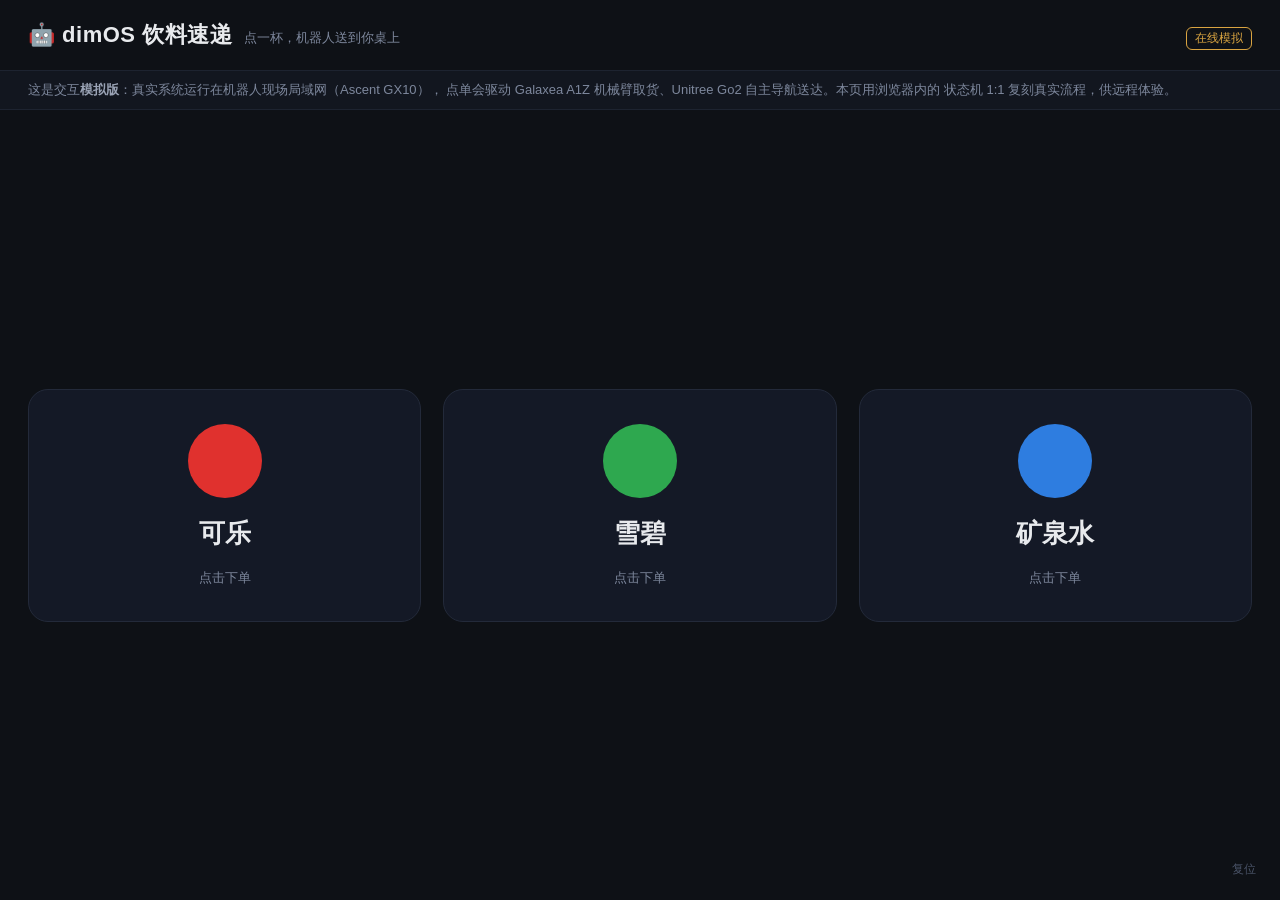
==== demo-site/index.html @ 4981fbee "feat: static simulation of the vendor demo for public hosting (demo-site/) Browser-only mock of the " ====
<!DOCTYPE html>
<html lang="zh-CN">
<head>
<meta charset="utf-8">
<meta name="viewport" content="width=device-width, initial-scale=1, user-scalable=no">
<title>dimOS 饮料速递 · 在线模拟</title>
<style>
  * { margin: 0; padding: 0; box-sizing: border-box; -webkit-tap-highlight-color: transparent; }
  html, body { height: 100%; }
  body {
    font-family: -apple-system, "PingFang SC", "Noto Sans SC", sans-serif;
    background: #0e1116; color: #e8eaed;
    display: flex; flex-direction: column;
    user-select: none; -webkit-user-select: none;
  }
  header {
    padding: 20px 28px; display: flex; align-items: baseline; gap: 12px;
    border-bottom: 1px solid #1d2330;
  }
  header h1 { font-size: 22px; font-weight: 700; letter-spacing: .5px; }
  header .sub { font-size: 13px; color: #7d879c; }
  #fakeBadge {
    margin-left: auto; font-size: 12px; color: #d9a441;
    border: 1px solid #d9a441; border-radius: 6px; padding: 2px 8px;
  }
  #simNote {
    padding: 10px 28px; font-size: 13px; color: #7d879c;
    background: #12161f; border-bottom: 1px solid #1d2330;
  }
  #simNote b { color: #9aa3b5; }

  /* ---- 菜单 ---- */
  #menu {
    flex: 1; display: grid; gap: 22px; padding: 28px;
    grid-template-columns: repeat(auto-fit, minmax(220px, 1fr));
    align-content: center;
  }
  .card {
    border: 1px solid #232a3a; border-radius: 20px; background: #141926;
    padding: 34px 20px; text-align: center; cursor: pointer;
    transition: transform .12s ease, border-color .12s ease;
    min-height: 230px; display: flex; flex-direction: column;
    align-items: center; justify-content: center; gap: 18px;
  }
  .card:active { transform: scale(.96); }
  .card .dot { width: 74px; height: 74px; border-radius: 50%; }
  .card .name { font-size: 26px; font-weight: 700; }
  .card .hint { font-size: 13px; color: #7d879c; }

  /* ---- 进度 ---- */
  #progress { flex: 1; display: none; flex-direction: column; align-items: center;
              justify-content: center; padding: 28px; gap: 34px; }
  #orderTitle { font-size: 24px; font-weight: 700; }
  #stages { display: flex; flex-direction: column; gap: 14px; width: min(560px, 92vw); }
  .stage {
    display: flex; align-items: center; gap: 14px; padding: 13px 18px;
    border-radius: 12px; border: 1px solid #232a3a; background: #141926;
    font-size: 17px; color: #7d879c;
  }
  .stage .idx {
    width: 28px; height: 28px; border-radius: 50%; border: 2px solid #2b3040;
    display: flex; align-items: center; justify-content: center;
    font-size: 14px; flex-shrink: 0;
  }
  .stage.done { color: #9aa3b5; }
  .stage.done .idx { border-color: #2ea84f; color: #2ea84f; }
  .stage.active { color: #fff; border-color: #3d6ff2; background: #17203a; }
  .stage.active .idx { border-color: #3d6ff2; color: #3d6ff2; }
  #distLine { font-size: 15px; color: #7d879c; min-height: 20px; }

  .bigBtn {
    font-size: 24px; font-weight: 700; color: #fff; border: none; cursor: pointer;
    border-radius: 18px; padding: 26px 44px; width: min(560px, 92vw);
    background: #2ea84f; display: none;
  }
  .bigBtn:active { filter: brightness(.85); }

  #doneMark { display: none; font-size: 64px; }
  #failBox { display: none; flex-direction: column; align-items: center; gap: 18px; }
  #failMsg { color: #e0655e; font-size: 17px; text-align: center; max-width: 80vw; }
  #resetBtn {
    font-size: 18px; color: #fff; background: #b0413b; border: none;
    border-radius: 12px; padding: 14px 34px; cursor: pointer;
  }
  #miniReset {
    position: fixed; right: 16px; bottom: 14px; font-size: 12px; color: #4a5468;
    background: none; border: none; cursor: pointer; padding: 8px;
  }
  #toast {
    position: fixed; top: 18px; left: 50%; transform: translateX(-50%);
    background: #17203a; border: 1px solid #3d6ff2; color: #fff;
    padding: 10px 22px; border-radius: 10px; font-size: 15px;
    opacity: 0; pointer-events: none; transition: opacity .25s;
  }
</style>
</head>
<body>
  <header>
    <h1>🤖 dimOS 饮料速递</h1>
    <span class="sub">点一杯，机器人送到你桌上</span>
    <span id="fakeBadge">在线模拟</span>
  </header>
  <div id="simNote">
    这是交互<b>模拟版</b>：真实系统运行在机器人现场局域网（Ascent GX10），
    点单会驱动 Galaxea A1Z 机械臂取货、Unitree Go2 自主导航送达。本页用浏览器内的
    状态机 1:1 复刻真实流程，供远程体验。
  </div>

  <div id="menu"></div>

  <div id="progress">
    <div id="orderTitle"></div>
    <div id="stages"></div>
    <div id="distLine"></div>
    <div id="doneMark">🎉</div>
    <button id="confirmBtn" class="bigBtn">我已取到饮料 ✓</button>
    <div id="failBox">
      <div id="failMsg"></div>
      <button id="resetBtn">重置</button>
    </div>
  </div>

  <button id="miniReset" title="紧急复位">复位</button>
  <div id="toast"></div>

<script src="vendor.js"></script>
</body>
</html>
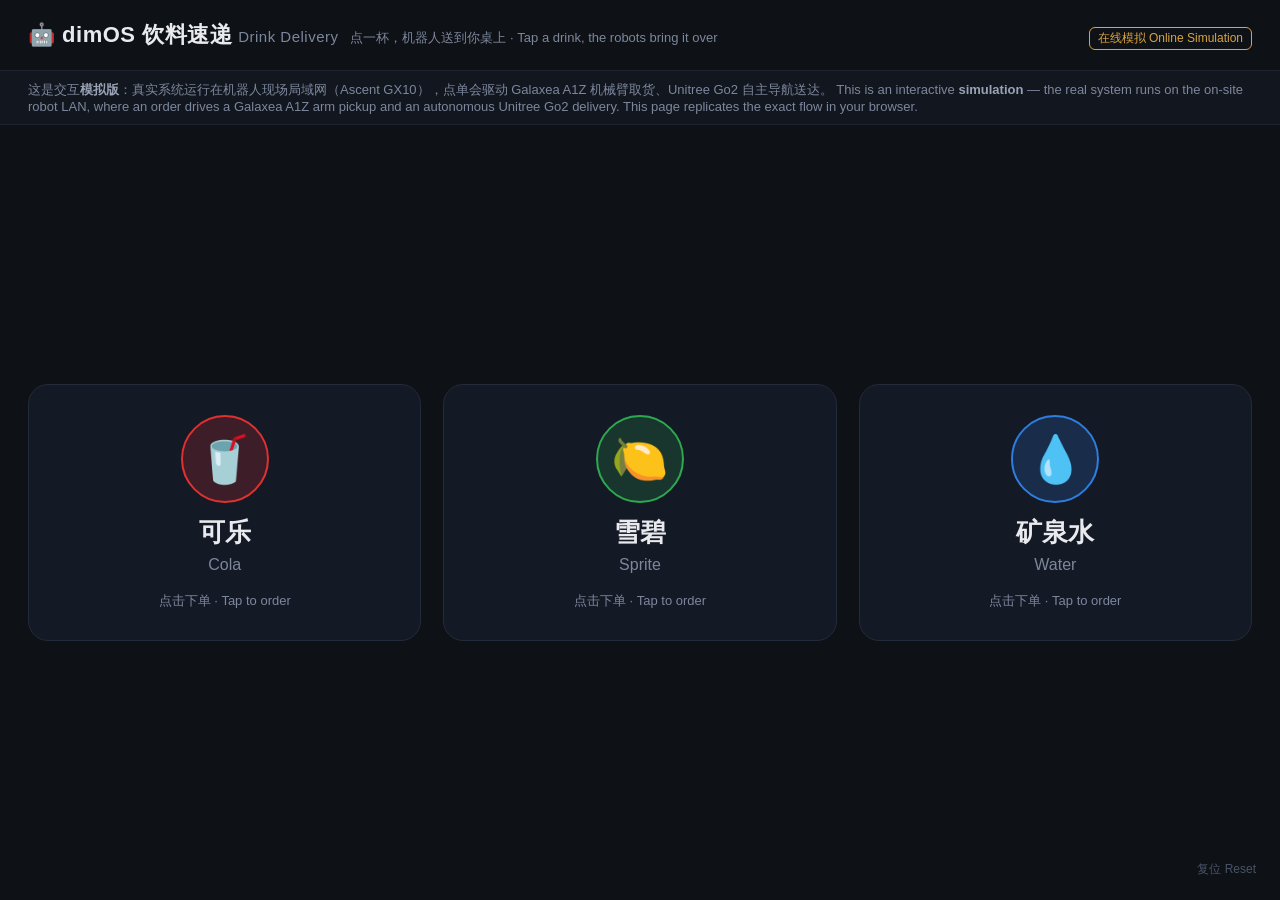
==== commit 4bf468fa: "feat(vendor): bilingual zh/en UI and drink icons (real page + demo-site) Co-Authored-By: Claude Fabl" ====
--- a/demo-site/index.html
+++ b/demo-site/index.html
@@ -3,7 +3,7 @@
 <head>
 <meta charset="utf-8">
 <meta name="viewport" content="width=device-width, initial-scale=1, user-scalable=no">
-<title>dimOS 饮料速递 · 在线模拟</title>
+<title>dimOS 饮料速递 · Drink Delivery (Online Simulation)</title>
 <style>
   * { margin: 0; padding: 0; box-sizing: border-box; -webkit-tap-highlight-color: transparent; }
   html, body { height: 100%; }
@@ -13,11 +13,13 @@
     display: flex; flex-direction: column;
     user-select: none; -webkit-user-select: none;
   }
+  .en { color: #7d879c; font-weight: 400; }
   header {
     padding: 20px 28px; display: flex; align-items: baseline; gap: 12px;
     border-bottom: 1px solid #1d2330;
   }
   header h1 { font-size: 22px; font-weight: 700; letter-spacing: .5px; }
+  header h1 .en { font-size: 15px; margin-left: 6px; }
   header .sub { font-size: 13px; color: #7d879c; }
   #fakeBadge {
     margin-left: auto; font-size: 12px; color: #d9a441;
@@ -29,7 +31,7 @@
   }
   #simNote b { color: #9aa3b5; }
 
-  /* ---- 菜单 ---- */
+  /* ---- 菜单 / menu ---- */
   #menu {
     flex: 1; display: grid; gap: 22px; padding: 28px;
     grid-template-columns: repeat(auto-fit, minmax(220px, 1fr));
@@ -37,23 +39,29 @@
   }
   .card {
     border: 1px solid #232a3a; border-radius: 20px; background: #141926;
-    padding: 34px 20px; text-align: center; cursor: pointer;
+    padding: 30px 20px; text-align: center; cursor: pointer;
     transition: transform .12s ease, border-color .12s ease;
-    min-height: 230px; display: flex; flex-direction: column;
-    align-items: center; justify-content: center; gap: 18px;
+    min-height: 250px; display: flex; flex-direction: column;
+    align-items: center; justify-content: center; gap: 12px;
   }
   .card:active { transform: scale(.96); }
-  .card .dot { width: 74px; height: 74px; border-radius: 50%; }
+  .card .dot {
+    width: 88px; height: 88px; border-radius: 50%;
+    display: flex; align-items: center; justify-content: center;
+    font-size: 46px; line-height: 1;
+  }
   .card .name { font-size: 26px; font-weight: 700; }
-  .card .hint { font-size: 13px; color: #7d879c; }
+  .card .name-en { font-size: 16px; color: #7d879c; margin-top: -6px; }
+  .card .hint { font-size: 13px; color: #7d879c; margin-top: 6px; }
 
-  /* ---- 进度 ---- */
+  /* ---- 进度 / progress ---- */
   #progress { flex: 1; display: none; flex-direction: column; align-items: center;
               justify-content: center; padding: 28px; gap: 34px; }
-  #orderTitle { font-size: 24px; font-weight: 700; }
+  #orderTitle { font-size: 24px; font-weight: 700; text-align: center; }
+  #orderTitle .en { font-size: 16px; display: block; margin-top: 6px; }
   #stages { display: flex; flex-direction: column; gap: 14px; width: min(560px, 92vw); }
   .stage {
-    display: flex; align-items: center; gap: 14px; padding: 13px 18px;
+    display: flex; align-items: center; gap: 14px; padding: 11px 18px;
     border-radius: 12px; border: 1px solid #232a3a; background: #141926;
     font-size: 17px; color: #7d879c;
   }
@@ -62,6 +70,8 @@
     display: flex; align-items: center; justify-content: center;
     font-size: 14px; flex-shrink: 0;
   }
+  .stage .lbl { display: flex; flex-direction: column; }
+  .stage .lbl .en { font-size: 12px; }
   .stage.done { color: #9aa3b5; }
   .stage.done .idx { border-color: #2ea84f; color: #2ea84f; }
   .stage.active { color: #fff; border-color: #3d6ff2; background: #17203a; }
@@ -70,9 +80,10 @@
 
   .bigBtn {
     font-size: 24px; font-weight: 700; color: #fff; border: none; cursor: pointer;
-    border-radius: 18px; padding: 26px 44px; width: min(560px, 92vw);
-    background: #2ea84f; display: none;
+    border-radius: 18px; padding: 22px 44px; width: min(560px, 92vw);
+    background: #2ea84f; display: none; line-height: 1.5;
   }
+  .bigBtn .en { color: #d9f2e0; font-size: 16px; display: block; }
   .bigBtn:active { filter: brightness(.85); }
 
   #doneMark { display: none; font-size: 64px; }
@@ -90,20 +101,22 @@
     position: fixed; top: 18px; left: 50%; transform: translateX(-50%);
     background: #17203a; border: 1px solid #3d6ff2; color: #fff;
     padding: 10px 22px; border-radius: 10px; font-size: 15px;
-    opacity: 0; pointer-events: none; transition: opacity .25s;
+    opacity: 0; pointer-events: none; transition: opacity .25s; text-align: center;
   }
 </style>
 </head>
 <body>
   <header>
-    <h1>🤖 dimOS 饮料速递</h1>
-    <span class="sub">点一杯，机器人送到你桌上</span>
-    <span id="fakeBadge">在线模拟</span>
+    <h1>🤖 dimOS 饮料速递<span class="en">Drink Delivery</span></h1>
+    <span class="sub">点一杯，机器人送到你桌上 · Tap a drink, the robots bring it over</span>
+    <span id="fakeBadge">在线模拟 Online Simulation</span>
   </header>
   <div id="simNote">
-    这是交互<b>模拟版</b>：真实系统运行在机器人现场局域网（Ascent GX10），
-    点单会驱动 Galaxea A1Z 机械臂取货、Unitree Go2 自主导航送达。本页用浏览器内的
-    状态机 1:1 复刻真实流程，供远程体验。
+    这是交互<b>模拟版</b>：真实系统运行在机器人现场局域网（Ascent GX10），点单会驱动
+    Galaxea A1Z 机械臂取货、Unitree Go2 自主导航送达。
+    <span class="en">This is an interactive <b>simulation</b> — the real system runs on the
+    on-site robot LAN, where an order drives a Galaxea A1Z arm pickup and an autonomous
+    Unitree Go2 delivery. This page replicates the exact flow in your browser.</span>
   </div>
 
   <div id="menu"></div>
@@ -113,14 +126,14 @@
     <div id="stages"></div>
     <div id="distLine"></div>
     <div id="doneMark">🎉</div>
-    <button id="confirmBtn" class="bigBtn">我已取到饮料 ✓</button>
+    <button id="confirmBtn" class="bigBtn">我已取到饮料 ✓<span class="en">I've got my drink</span></button>
     <div id="failBox">
       <div id="failMsg"></div>
-      <button id="resetBtn">重置</button>
+      <button id="resetBtn">重置 Reset</button>
     </div>
   </div>
 
-  <button id="miniReset" title="紧急复位">复位</button>
+  <button id="miniReset" title="紧急复位 Emergency reset">复位 Reset</button>
   <div id="toast"></div>
 
 <script src="vendor.js"></script>
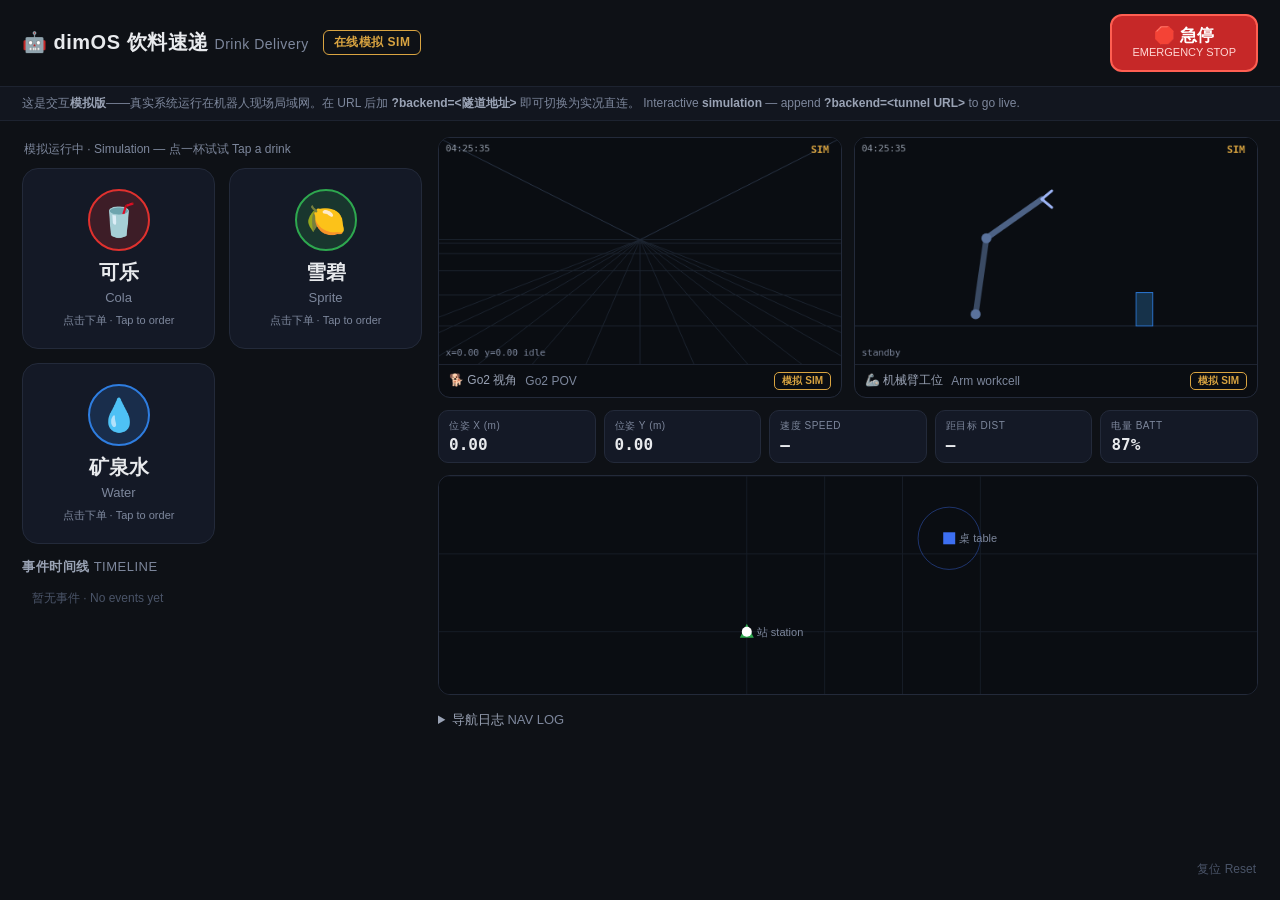
==== commit 10d27d69: "feat(demo-site): dual-mode Vercel page (?backend= tunnel) + sync script Co-Authored-By: Claude Fable" ====
--- a/demo-site/index.html
+++ b/demo-site/index.html
@@ -3,7 +3,7 @@
 <head>
 <meta charset="utf-8">
 <meta name="viewport" content="width=device-width, initial-scale=1, user-scalable=no">
-<title>dimOS 饮料速递 · Drink Delivery (Online Simulation)</title>
+<title>dimOS 饮料速递 · Drink Delivery (Online)</title>
 <style>
   * { margin: 0; padding: 0; box-sizing: border-box; -webkit-tap-highlight-color: transparent; }
   html, body { height: 100%; }
@@ -14,91 +14,195 @@
     user-select: none; -webkit-user-select: none;
   }
   .en { color: #7d879c; font-weight: 400; }
+
   header {
-    padding: 20px 28px; display: flex; align-items: baseline; gap: 12px;
-    border-bottom: 1px solid #1d2330;
-  }
-  header h1 { font-size: 22px; font-weight: 700; letter-spacing: .5px; }
-  header h1 .en { font-size: 15px; margin-left: 6px; }
-  header .sub { font-size: 13px; color: #7d879c; }
-  #fakeBadge {
-    margin-left: auto; font-size: 12px; color: #d9a441;
-    border: 1px solid #d9a441; border-radius: 6px; padding: 2px 8px;
-  }
+    padding: 14px 22px; display: flex; align-items: center; gap: 14px;
+    border-bottom: 1px solid #1d2330; flex-wrap: wrap;
+  }
+  header h1 { font-size: 20px; font-weight: 700; letter-spacing: .5px; }
+  header h1 .en { font-size: 14px; margin-left: 6px; }
+  .badge {
+    font-size: 12px; font-weight: 700; border-radius: 6px; padding: 3px 10px;
+    border: 1px solid; letter-spacing: .5px;
+  }
+  .badge.live { color: #34c65a; border-color: #34c65a; }
+  .badge.sim  { color: #d9a441; border-color: #d9a441; }
+  .badge.off  { color: #e0655e; border-color: #e0655e; }
+  #estopBtn {
+    margin-left: auto; font-size: 17px; font-weight: 800; color: #fff;
+    background: #c62828; border: 2px solid #ff5f52; border-radius: 12px;
+    padding: 10px 20px; cursor: pointer; line-height: 1.2;
+  }
+  #estopBtn .en { color: #ffd7d4; font-size: 11px; display: block; }
+  #estopBtn:active { filter: brightness(.8); }
+
   #simNote {
-    padding: 10px 28px; font-size: 13px; color: #7d879c;
-    background: #12161f; border-bottom: 1px solid #1d2330;
+    padding: 8px 22px; font-size: 12px; color: #7d879c;
+    background: #12161f; border-bottom: 1px solid #1d2330; display: none;
   }
   #simNote b { color: #9aa3b5; }
-
-  /* ---- 菜单 / menu ---- */
+  #simNote a { color: #3d6ff2; }
+
+  #console {
+    flex: 1; display: grid; grid-template-columns: 400px 1fr;
+    gap: 16px; padding: 16px 22px; min-height: 0; align-items: start;
+    overflow: auto;
+  }
+  @media (max-width: 900px) { #console { grid-template-columns: 1fr; } }
+
+  #sysline { font-size: 12px; color: #7d879c; padding: 4px 2px 10px; }
+
+  /* ---- 菜单 ---- */
   #menu {
-    flex: 1; display: grid; gap: 22px; padding: 28px;
-    grid-template-columns: repeat(auto-fit, minmax(220px, 1fr));
-    align-content: center;
+    display: grid; gap: 14px;
+    grid-template-columns: repeat(auto-fit, minmax(140px, 1fr));
   }
   .card {
-    border: 1px solid #232a3a; border-radius: 20px; background: #141926;
-    padding: 30px 20px; text-align: center; cursor: pointer;
-    transition: transform .12s ease, border-color .12s ease;
-    min-height: 250px; display: flex; flex-direction: column;
-    align-items: center; justify-content: center; gap: 12px;
+    border: 1px solid #232a3a; border-radius: 16px; background: #141926;
+    padding: 20px 12px; text-align: center; cursor: pointer;
+    transition: transform .12s ease;
+    min-height: 170px; display: flex; flex-direction: column;
+    align-items: center; justify-content: center; gap: 8px;
   }
   .card:active { transform: scale(.96); }
   .card .dot {
-    width: 88px; height: 88px; border-radius: 50%;
+    width: 62px; height: 62px; border-radius: 50%;
     display: flex; align-items: center; justify-content: center;
-    font-size: 46px; line-height: 1;
-  }
-  .card .name { font-size: 26px; font-weight: 700; }
-  .card .name-en { font-size: 16px; color: #7d879c; margin-top: -6px; }
-  .card .hint { font-size: 13px; color: #7d879c; margin-top: 6px; }
-
-  /* ---- 进度 / progress ---- */
-  #progress { flex: 1; display: none; flex-direction: column; align-items: center;
-              justify-content: center; padding: 28px; gap: 34px; }
-  #orderTitle { font-size: 24px; font-weight: 700; text-align: center; }
-  #orderTitle .en { font-size: 16px; display: block; margin-top: 6px; }
-  #stages { display: flex; flex-direction: column; gap: 14px; width: min(560px, 92vw); }
+    font-size: 32px; line-height: 1;
+  }
+  .card .name { font-size: 20px; font-weight: 700; }
+  .card .name-en { font-size: 13px; color: #7d879c; margin-top: -4px; }
+  .card .hint { font-size: 11px; color: #7d879c; }
+
+  /* ---- 进度 ---- */
+  #progress { display: none; flex-direction: column; gap: 16px; }
+  #orderTitle { font-size: 20px; font-weight: 700; }
+  #orderTitle .en { font-size: 14px; display: block; margin-top: 4px; }
+  #stages { display: flex; flex-direction: column; gap: 8px; }
   .stage {
-    display: flex; align-items: center; gap: 14px; padding: 11px 18px;
-    border-radius: 12px; border: 1px solid #232a3a; background: #141926;
-    font-size: 17px; color: #7d879c;
+    display: flex; align-items: center; gap: 12px; padding: 8px 14px;
+    border-radius: 10px; border: 1px solid #232a3a; background: #141926;
+    font-size: 15px; color: #7d879c;
   }
   .stage .idx {
-    width: 28px; height: 28px; border-radius: 50%; border: 2px solid #2b3040;
+    width: 24px; height: 24px; border-radius: 50%; border: 2px solid #2b3040;
     display: flex; align-items: center; justify-content: center;
-    font-size: 14px; flex-shrink: 0;
+    font-size: 12px; flex-shrink: 0;
   }
   .stage .lbl { display: flex; flex-direction: column; }
-  .stage .lbl .en { font-size: 12px; }
+  .stage .lbl .en { font-size: 11px; }
   .stage.done { color: #9aa3b5; }
   .stage.done .idx { border-color: #2ea84f; color: #2ea84f; }
   .stage.active { color: #fff; border-color: #3d6ff2; background: #17203a; }
   .stage.active .idx { border-color: #3d6ff2; color: #3d6ff2; }
-  #distLine { font-size: 15px; color: #7d879c; min-height: 20px; }
 
   .bigBtn {
-    font-size: 24px; font-weight: 700; color: #fff; border: none; cursor: pointer;
-    border-radius: 18px; padding: 22px 44px; width: min(560px, 92vw);
-    background: #2ea84f; display: none; line-height: 1.5;
-  }
-  .bigBtn .en { color: #d9f2e0; font-size: 16px; display: block; }
+    font-size: 20px; font-weight: 700; color: #fff; border: none; cursor: pointer;
+    border-radius: 14px; padding: 16px 30px; background: #2ea84f;
+    display: none; line-height: 1.4;
+  }
+  .bigBtn .en { color: #d9f2e0; font-size: 13px; display: block; }
   .bigBtn:active { filter: brightness(.85); }
-
-  #doneMark { display: none; font-size: 64px; }
-  #failBox { display: none; flex-direction: column; align-items: center; gap: 18px; }
-  #failMsg { color: #e0655e; font-size: 17px; text-align: center; max-width: 80vw; }
+  #doneMark { display: none; font-size: 48px; text-align: center; }
+  #failBox { display: none; flex-direction: column; gap: 12px; }
+  #failMsg { color: #e0655e; font-size: 15px; }
   #resetBtn {
-    font-size: 18px; color: #fff; background: #b0413b; border: none;
-    border-radius: 12px; padding: 14px 34px; cursor: pointer;
-  }
+    font-size: 16px; color: #fff; background: #b0413b; border: none;
+    border-radius: 10px; padding: 12px 26px; cursor: pointer; align-self: flex-start;
+  }
+
+  /* ---- 时间线 ---- */
+  #timelineWrap h3 {
+    font-size: 13px; color: #9aa3b5; font-weight: 700; margin: 14px 0 8px;
+    letter-spacing: .5px;
+  }
+  #timeline {
+    display: flex; flex-direction: column; gap: 4px;
+    max-height: 300px; overflow-y: auto;
+  }
+  .ev {
+    display: flex; align-items: baseline; gap: 10px; padding: 5px 10px;
+    border-radius: 8px; font-size: 13px; color: #9aa3b5; background: #12161f;
+  }
+  .ev .t { font-family: ui-monospace, monospace; font-size: 11px; color: #4a5468; flex-shrink: 0; }
+  .ev .en { font-size: 11px; }
+  .ev.latest { background: #17203a; color: #fff; border: 1px solid #26314d; }
+  .ev.bad { color: #ff8a80; }
+  .tlEmpty { font-size: 12px; color: #4a5468; padding: 6px 10px; }
+
+  /* ---- 实况列 ---- */
+  .cams { display: grid; grid-template-columns: 1fr 1fr; gap: 12px; }
+  @media (max-width: 560px) { .cams { grid-template-columns: 1fr; } }
+  .cam {
+    border: 1px solid #232a3a; border-radius: 12px; background: #0a0d12;
+    overflow: hidden; display: flex; flex-direction: column;
+  }
+  .camBody { aspect-ratio: 16 / 9; position: relative; background: #0a0d12; }
+  .camBody img, .camBody canvas {
+    position: absolute; inset: 0; width: 100%; height: 100%; object-fit: cover;
+  }
+  .cam figcaption {
+    display: flex; align-items: center; gap: 8px;
+    font-size: 12px; color: #9aa3b5; padding: 7px 10px;
+    border-top: 1px solid #1d2330;
+  }
+  .chip {
+    margin-left: auto; font-size: 10px; font-weight: 700; border-radius: 5px;
+    padding: 1px 7px; border: 1px solid #2b3040; color: #7d879c;
+  }
+  .chip.live { color: #34c65a; border-color: #34c65a; }
+  .chip.wait { color: #d9a441; border-color: #d9a441; }
+  .chip.sim  { color: #d9a441; border-color: #d9a441; }
+  .chip.off  { color: #e0655e; border-color: #e0655e; }
+
+  #telemetry {
+    display: grid; grid-template-columns: repeat(5, 1fr); gap: 8px; margin-top: 12px;
+  }
+  @media (max-width: 560px) { #telemetry { grid-template-columns: repeat(3, 1fr); } }
+  .tl {
+    border: 1px solid #232a3a; border-radius: 10px; background: #141926;
+    padding: 8px 10px; display: flex; flex-direction: column; gap: 2px;
+  }
+  .tl .k { font-size: 10px; color: #7d879c; letter-spacing: .5px; }
+  .tl .v { font-size: 16px; font-weight: 700; font-family: ui-monospace, monospace; }
+
+  #mapCanvas {
+    width: 100%; height: 220px; margin-top: 12px;
+    border: 1px solid #232a3a; border-radius: 12px; background: #0a0d12; display: block;
+  }
+
+  #navlogWrap { margin-top: 12px; }
+  #navlogWrap summary { font-size: 13px; color: #9aa3b5; cursor: pointer; padding: 4px 0; }
+  #navlogBox {
+    font-family: ui-monospace, monospace; font-size: 11px; color: #7d879c;
+    background: #0a0d12; border: 1px solid #232a3a; border-radius: 10px;
+    padding: 10px; max-height: 180px; overflow-y: auto; white-space: pre-wrap;
+    word-break: break-all; margin-top: 6px;
+  }
+
+  /* ---- 急停遮罩 ---- */
+  #estopOverlay {
+    position: fixed; inset: 0; z-index: 50; display: none;
+    background: rgba(112, 12, 12, .95);
+    align-items: center; justify-content: center; text-align: center;
+  }
+  #estopOverlay .inner { display: flex; flex-direction: column; gap: 18px; align-items: center; }
+  #estopOverlay .sign { font-size: 72px; }
+  #estopOverlay h2 { font-size: 34px; letter-spacing: 2px; }
+  #estopOverlay h2 .en { color: #ffb4ae; font-size: 18px; display: block; margin-top: 6px; }
+  #estopTime { font-size: 13px; color: #ffb4ae; }
+  #releaseBtn {
+    font-size: 18px; font-weight: 700; color: #7a1210; background: #fff;
+    border: none; border-radius: 12px; padding: 16px 34px; cursor: pointer;
+  }
+  #releaseBtn .en { color: #b0413b; font-size: 12px; display: block; }
+
   #miniReset {
     position: fixed; right: 16px; bottom: 14px; font-size: 12px; color: #4a5468;
     background: none; border: none; cursor: pointer; padding: 8px;
   }
   #toast {
-    position: fixed; top: 18px; left: 50%; transform: translateX(-50%);
+    position: fixed; top: 18px; left: 50%; transform: translateX(-50%); z-index: 60;
     background: #17203a; border: 1px solid #3d6ff2; color: #fff;
     padding: 10px 22px; border-radius: 10px; font-size: 15px;
     opacity: 0; pointer-events: none; transition: opacity .25s; text-align: center;
@@ -108,34 +212,70 @@
 <body>
   <header>
     <h1>🤖 dimOS 饮料速递<span class="en">Drink Delivery</span></h1>
-    <span class="sub">点一杯，机器人送到你桌上 · Tap a drink, the robots bring it over</span>
-    <span id="fakeBadge">在线模拟 Online Simulation</span>
+    <span id="badge" class="badge sim">模拟 SIM</span>
+    <button id="estopBtn">🛑 急停<span class="en">EMERGENCY STOP</span></button>
   </header>
-  <div id="simNote">
-    这是交互<b>模拟版</b>：真实系统运行在机器人现场局域网（Ascent GX10），点单会驱动
-    Galaxea A1Z 机械臂取货、Unitree Go2 自主导航送达。
-    <span class="en">This is an interactive <b>simulation</b> — the real system runs on the
-    on-site robot LAN, where an order drives a Galaxea A1Z arm pickup and an autonomous
-    Unitree Go2 delivery. This page replicates the exact flow in your browser.</span>
-  </div>
-
-  <div id="menu"></div>
-
-  <div id="progress">
-    <div id="orderTitle"></div>
-    <div id="stages"></div>
-    <div id="distLine"></div>
-    <div id="doneMark">🎉</div>
-    <button id="confirmBtn" class="bigBtn">我已取到饮料 ✓<span class="en">I've got my drink</span></button>
-    <div id="failBox">
-      <div id="failMsg"></div>
-      <button id="resetBtn">重置 Reset</button>
+  <div id="simNote"></div>
+
+  <main id="console">
+    <section id="flowCol">
+      <div id="sysline"></div>
+      <div id="menu"></div>
+      <div id="progress">
+        <div id="orderTitle"></div>
+        <div id="stages"></div>
+        <div id="doneMark">🎉</div>
+        <button id="confirmBtn" class="bigBtn">我已取到饮料 ✓<span class="en">I've got my drink</span></button>
+        <div id="failBox">
+          <div id="failMsg"></div>
+          <button id="resetBtn">重置 Reset</button>
+        </div>
+      </div>
+      <div id="timelineWrap">
+        <h3>事件时间线 <span class="en">TIMELINE</span></h3>
+        <div id="timeline"></div>
+      </div>
+    </section>
+
+    <section id="liveCol">
+      <div class="cams">
+        <figure class="cam">
+          <div class="camBody" id="camGo2Body"></div>
+          <figcaption>🐕 Go2 视角 <span class="en">Go2 POV</span><span class="chip" id="camGo2Chip">—</span></figcaption>
+        </figure>
+        <figure class="cam">
+          <div class="camBody" id="camArmBody"></div>
+          <figcaption>🦾 机械臂工位 <span class="en">Arm workcell</span><span class="chip" id="camArmChip">—</span></figcaption>
+        </figure>
+      </div>
+      <div id="telemetry">
+        <div class="tl"><span class="k">位姿 X (m)</span><span class="v" id="tX">—</span></div>
+        <div class="tl"><span class="k">位姿 Y (m)</span><span class="v" id="tY">—</span></div>
+        <div class="tl"><span class="k">速度 SPEED</span><span class="v" id="tSpd">—</span></div>
+        <div class="tl"><span class="k">距目标 DIST</span><span class="v" id="tDist">—</span></div>
+        <div class="tl"><span class="k">电量 BATT</span><span class="v" id="tBatt">—</span></div>
+      </div>
+      <canvas id="mapCanvas"></canvas>
+      <details id="navlogWrap">
+        <summary>导航日志 <span class="en">NAV LOG</span></summary>
+        <pre id="navlogBox"></pre>
+      </details>
+    </section>
+  </main>
+
+  <div id="estopOverlay">
+    <div class="inner">
+      <div class="sign">🛑</div>
+      <h2>已紧急停止<span class="en">E-STOPPED</span></h2>
+      <div id="estopTime"></div>
+      <button id="releaseBtn">解除急停<span class="en">Release E-stop</span></button>
     </div>
   </div>
 
-  <button id="miniReset" title="紧急复位 Emergency reset">复位 Reset</button>
+  <button id="miniReset" title="复位 Reset">复位 Reset</button>
   <div id="toast"></div>
 
-<script src="vendor.js"></script>
+<script>window.VENDOR_MODE = "auto";</script>
+<script src="vendor-app.js"></script>
 </body>
 </html>
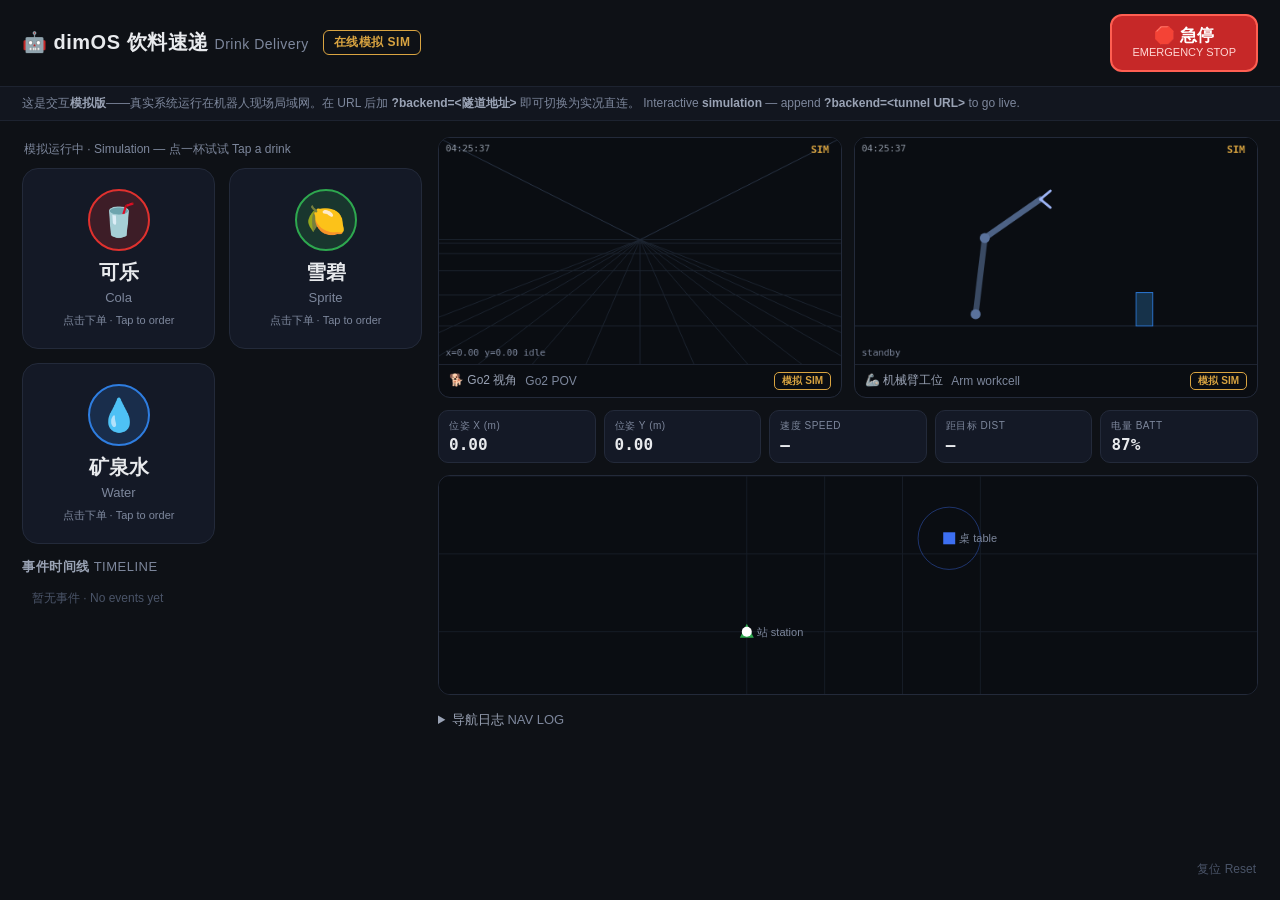
==== commit 42039f4a: "feat(demo-site): baked default backend so the bare Vercel domain goes live resolveMode() falls back " ====
--- a/demo-site/index.html
+++ b/demo-site/index.html
@@ -276,6 +276,7 @@
   <div id="toast"></div>
 
 <script>window.VENDOR_MODE = "auto";</script>
+<script src="config.js"></script><!-- publish-live.sh 生成;缺失时 404 无害(走模拟) -->
 <script src="vendor-app.js"></script>
 </body>
 </html>
